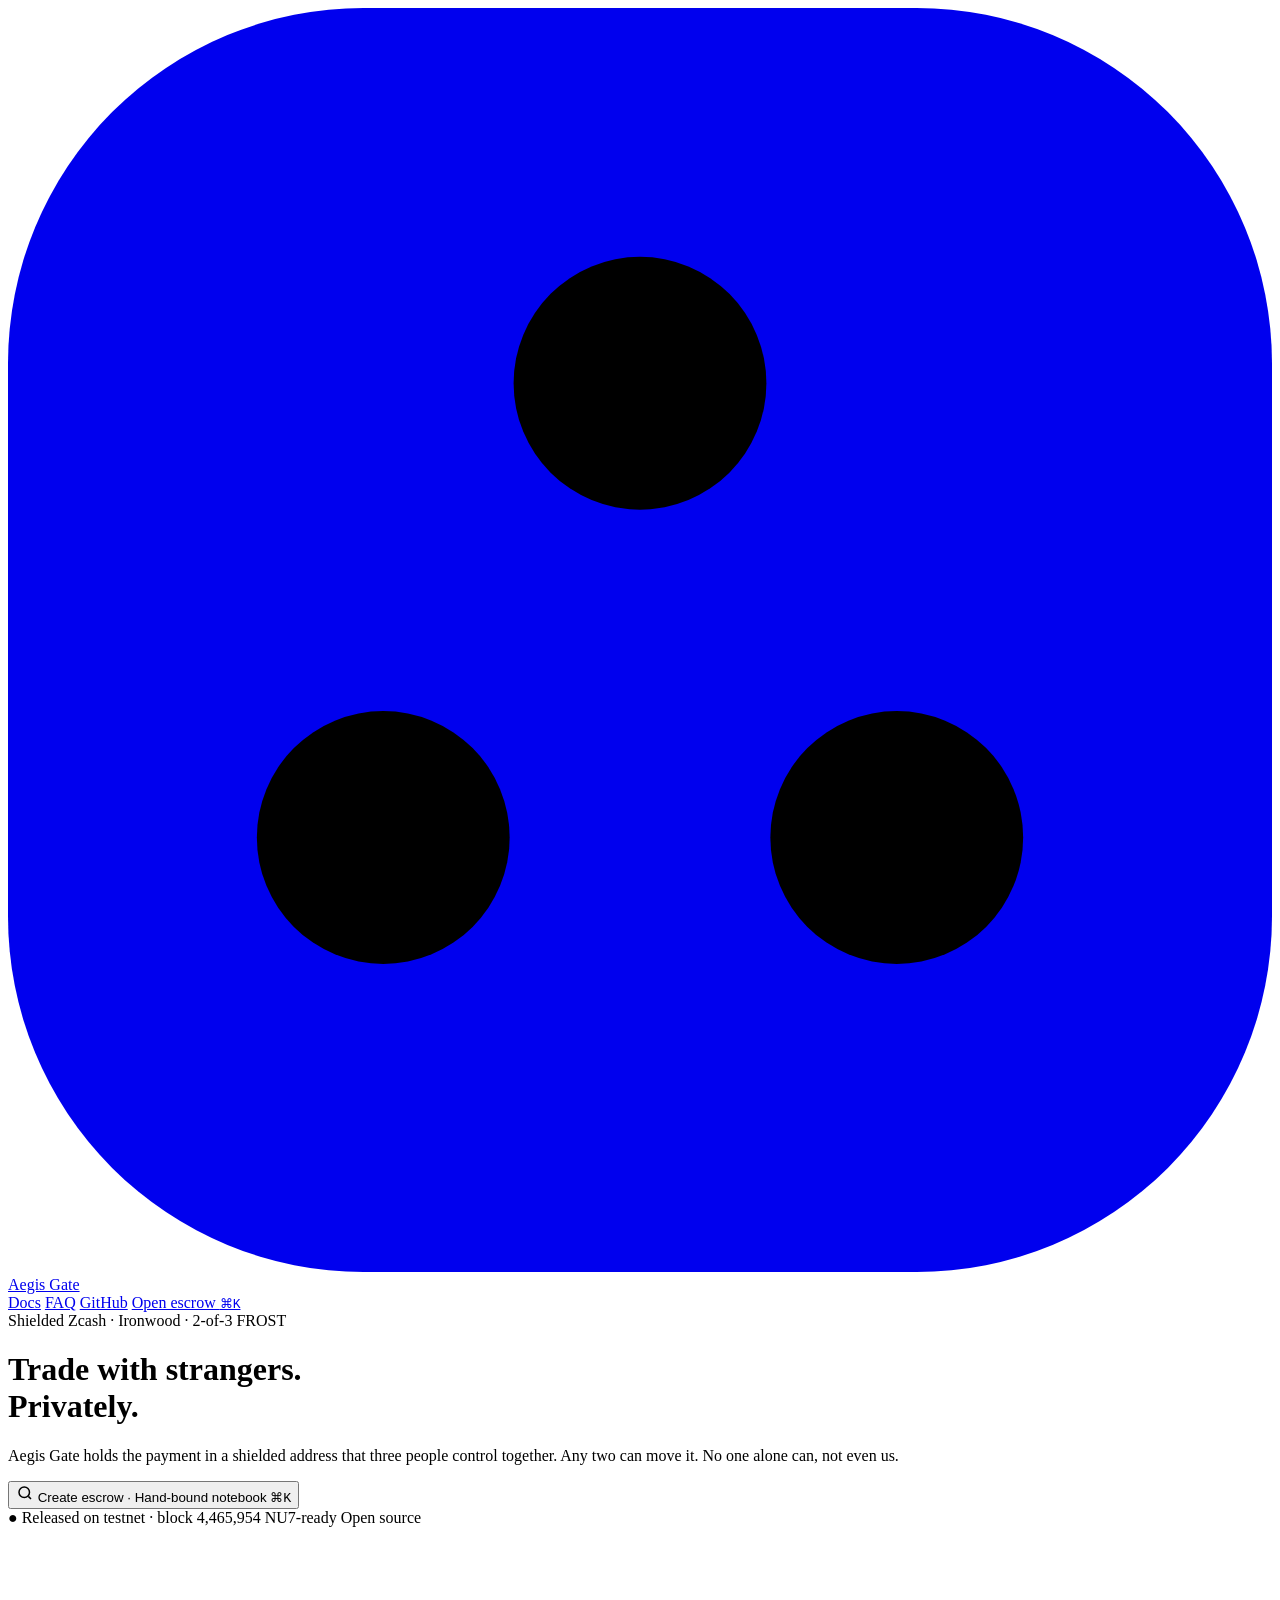
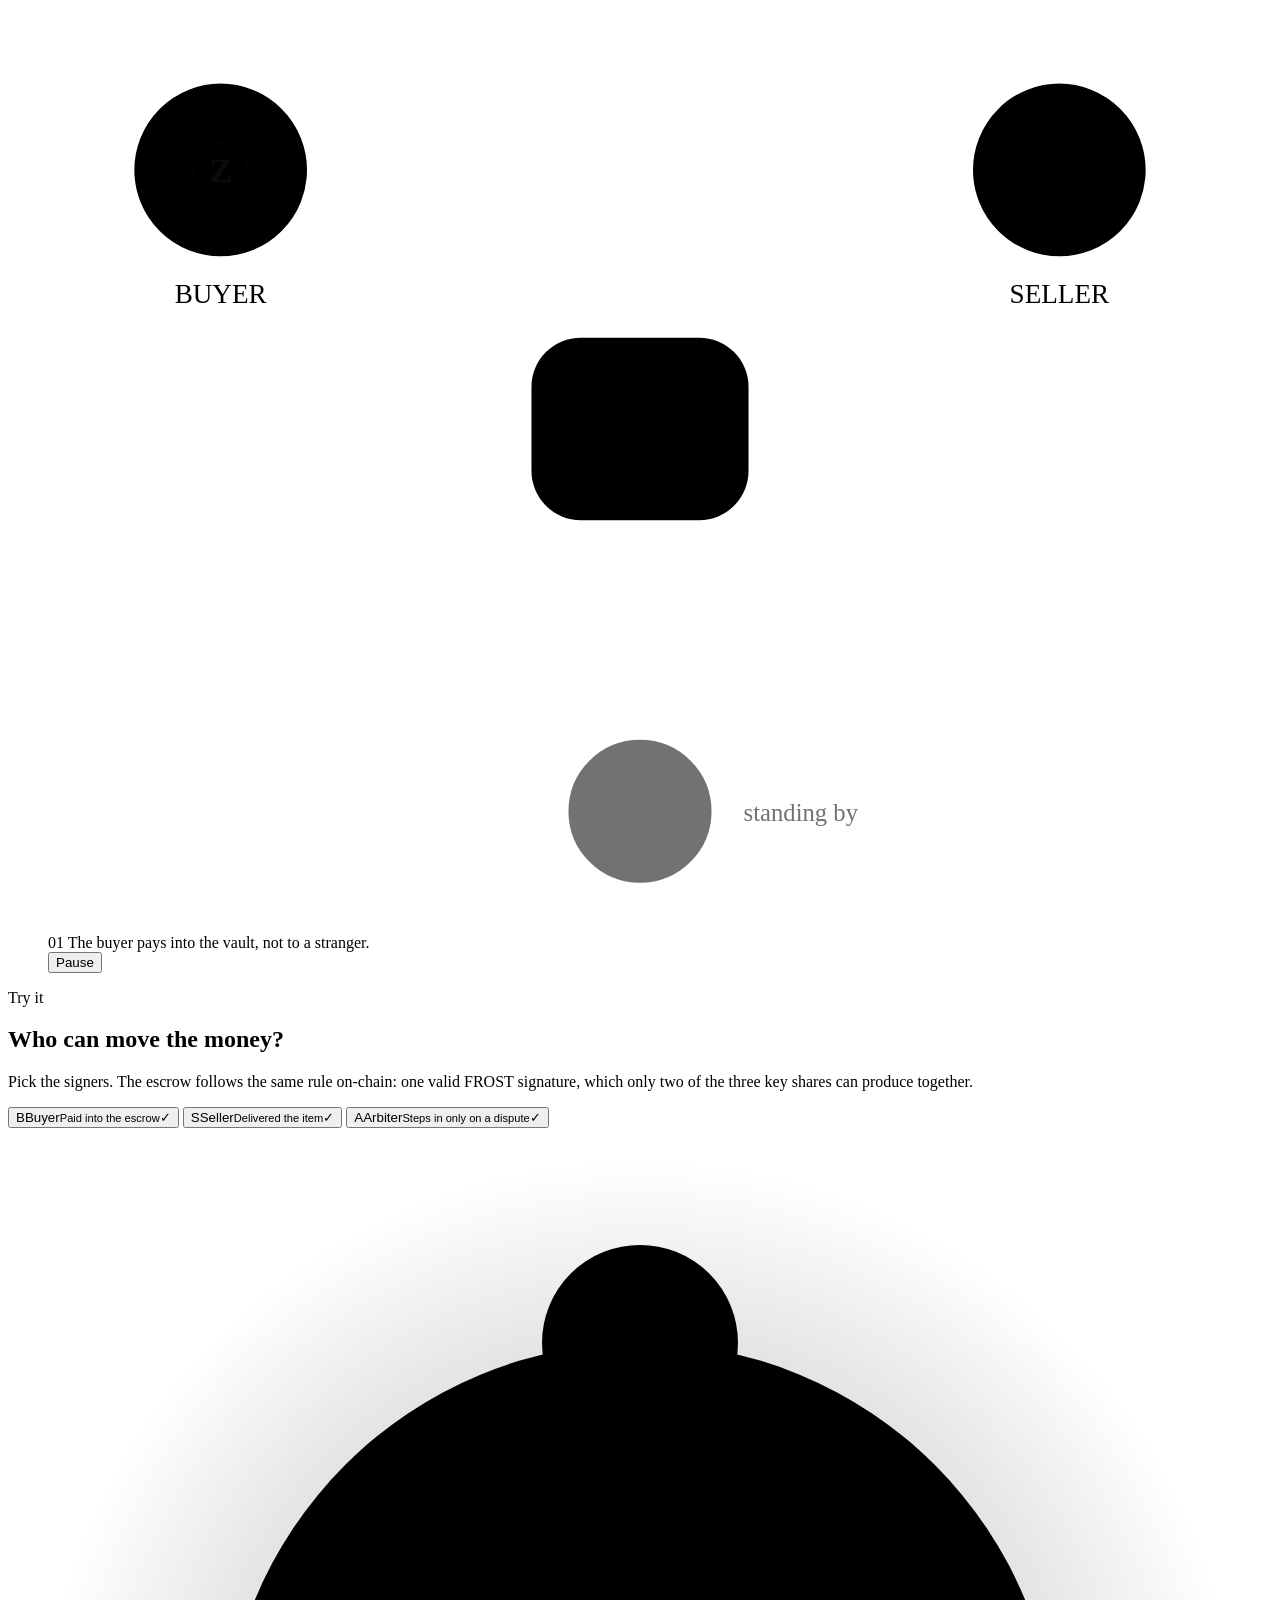
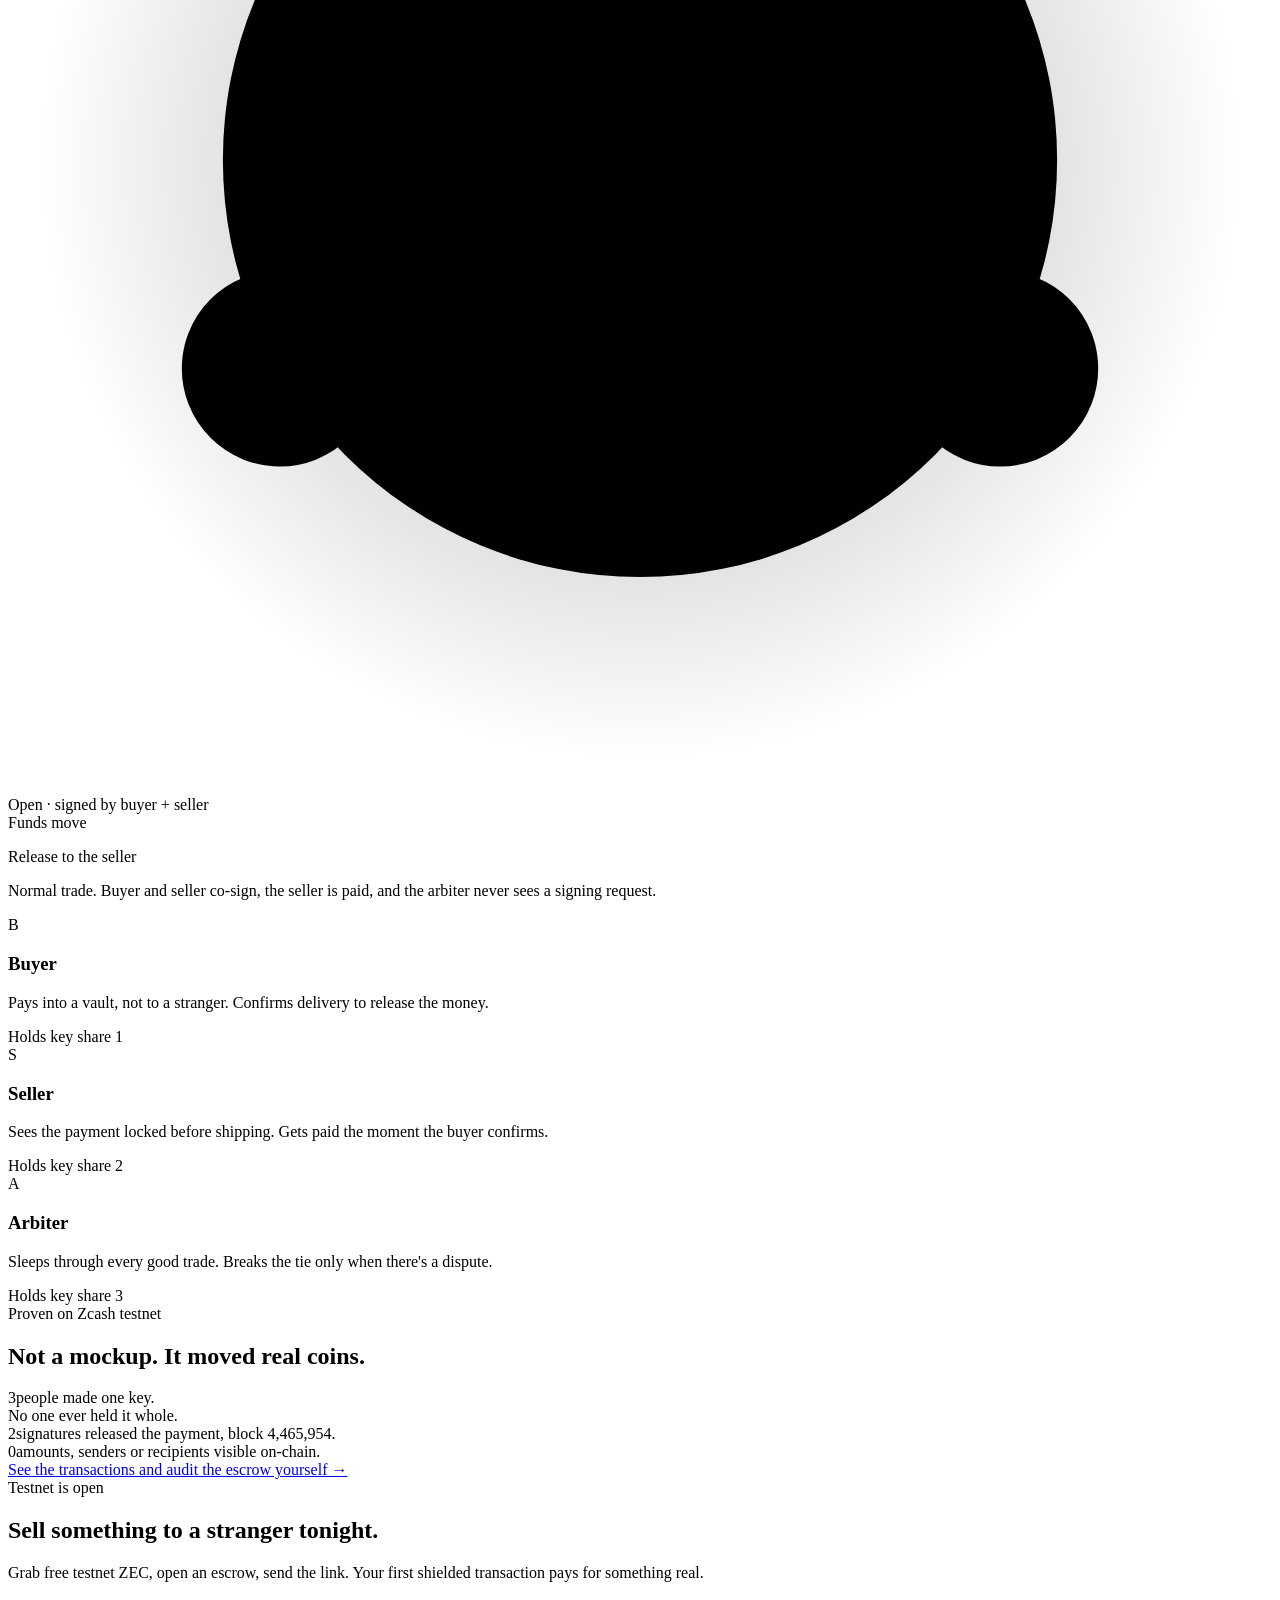
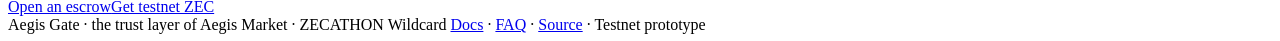
==== apps/web/index.html @ 5db93a40 "Web app: deals, approvals, docs, FAQ, motion story; self-healing engine - apps/engine: deal engine o" ====
<!doctype html>
<html lang="en">
<head>
<meta charset="utf-8">
<meta name="viewport" content="width=device-width, initial-scale=1, viewport-fit=cover">
<title>Aegis Gate</title>
<meta name="description" content="Private 2-of-3 escrow for strangers on shielded Zcash. Proven on Ironwood testnet.">
<meta name="theme-color" content="#0a0b10">
<link rel="preconnect" href="https://fonts.googleapis.com">
<link rel="preconnect" href="https://fonts.gstatic.com" crossorigin>
<link rel="stylesheet" href="https://fonts.googleapis.com/css2?family=Bricolage+Grotesque:opsz,wght@12..96,500;12..96,650;12..96,700&family=Geist:wght@400;500;600&family=Geist+Mono:wght@400;500&display=swap">
<link rel="stylesheet" href="/styles.css">
<link rel="icon" href="data:image/svg+xml,%3Csvg xmlns='http://www.w3.org/2000/svg' viewBox='0 0 32 32'%3E%3Crect width='32' height='32' rx='9' fill='%2315131f'/%3E%3Ccircle cx='16' cy='9.5' r='3.2' fill='%238e9aff'/%3E%3Ccircle cx='9.5' cy='21' r='3.2' fill='%233fe0b0'/%3E%3Ccircle cx='22.5' cy='21' r='3.2' fill='%23ffb547'/%3E%3C/svg%3E">
</head>
<body data-space="buyer">

<nav class="nav" aria-label="Main">
  <a class="brand" href="/">
    <svg class="brand-mark" viewBox="0 0 32 32" aria-hidden="true"><rect width="32" height="32" rx="9" fill="currentColor"/><circle cx="16" cy="9.5" r="3.2" fill="var(--buyer)"/><circle cx="9.5" cy="21" r="3.2" fill="var(--seller)"/><circle cx="22.5" cy="21" r="3.2" fill="var(--arbiter)"/></svg>
    Aegis Gate
  </a>
  <div class="nav-links">
    <a href="/docs.html">Docs</a>
    <a href="/faq.html">FAQ</a>
    <a href="https://github.com/angelraph/aegis-gate">GitHub</a>
    <a class="btn primary sm" href="/app.html">Open escrow <kbd>⌘K</kbd></a>
  </div>
</nav>

<main class="wrap landing">
  <header class="hero">
    <div class="hero-copy">
      <span class="eyebrow space">Shielded Zcash · Ironwood · 2-of-3 FROST</span>
      <h1 class="h-xl">Trade with strangers.<br><span class="grad">Privately.</span></h1>
      <p class="lede">Aegis Gate holds the payment in a shielded address that three people control together. Any two can move it. No one alone can, not even us.</p>
      <button class="cmdbar glass" id="cmdbar" type="button" aria-label="Open a new escrow">
        <svg width="18" height="18" viewBox="0 0 24 24" fill="none" stroke="currentColor" stroke-width="2" aria-hidden="true"><circle cx="11" cy="11" r="7"/><path d="m20 20-3.5-3.5"/></svg>
        <span class="typed" id="typed">Create escrow</span>
        <kbd>⌘K</kbd>
      </button>
      <div class="proofline">
        <span><b>●</b> Released on testnet · block 4,465,954</span>
        <span>NU7-ready</span>
        <span>Open source</span>
      </div>
    </div>

    <figure class="story glass" id="story" aria-label="Animation: how an Aegis Gate escrow settles">
      <svg viewBox="0 0 480 400" class="story-svg" role="presentation">
        <defs>
          <radialGradient id="sg-glow"><stop offset="0" stop-color="var(--space)" stop-opacity=".45"/><stop offset="1" stop-color="var(--space)" stop-opacity="0"/></radialGradient>
          <linearGradient id="sg-beam-b" x1="0" x2="1"><stop offset="0" stop-color="var(--buyer)"/><stop offset="1" stop-color="var(--buyer)" stop-opacity=".1"/></linearGradient>
          <linearGradient id="sg-beam-s" x1="1" x2="0"><stop offset="0" stop-color="var(--seller)"/><stop offset="1" stop-color="var(--seller)" stop-opacity=".1"/></linearGradient>
        </defs>
        <g class="grid-lines" stroke="var(--line)" stroke-width="1">
          <path d="M0 80H480M0 160H480M0 240H480M0 320H480M80 0V400M160 0V400M240 0V400M320 0V400M400 0V400"/>
        </g>
        <circle id="sg-halo" cx="240" cy="190" r="120" fill="url(#sg-glow)" opacity="0"/>
        <circle id="sg-shield" cx="240" cy="190" r="70" fill="none" stroke="var(--space)" stroke-width="1.5" opacity="0"/>
        <path id="sg-beam-buyer" d="M100 110 L208 178" stroke="url(#sg-beam-b)" stroke-width="3" stroke-linecap="round" fill="none" pathLength="1" stroke-dasharray="1" stroke-dashoffset="1"/>
        <path id="sg-beam-seller" d="M380 110 L272 178" stroke="url(#sg-beam-s)" stroke-width="3" stroke-linecap="round" fill="none" pathLength="1" stroke-dasharray="1" stroke-dashoffset="1"/>
        <path d="M240 330 L240 236" stroke="var(--arbiter)" stroke-width="2" stroke-dasharray="3 6" opacity=".25" fill="none"/>
        <g id="sg-vault">
          <rect x="196" y="160" width="88" height="74" rx="20" fill="var(--glass-solid)" stroke="var(--line-strong)" stroke-width="1.5"/>
          <path id="sg-shackle" d="M218 160v-16a22 22 0 0 1 44 0v16" fill="none" stroke="var(--ink-2)" stroke-width="6" stroke-linecap="round" style="transform:translateY(-12px)"/>
          <circle cx="240" cy="192" r="7" fill="var(--ink)"/><rect x="236.5" y="194" width="7" height="20" rx="3.5" fill="var(--ink)"/>
          <text id="sg-sig" x="240" y="258" text-anchor="middle" font-family="var(--mono)" font-size="11" fill="var(--space)" opacity="0">1 FROST signature</text>
        </g>
        <g class="sg-node" id="sg-buyer" style="color:var(--buyer)">
          <circle cx="70" cy="92" r="34" fill="var(--glass-solid)" stroke="currentColor" stroke-width="2"/>
          <text x="70" y="99" text-anchor="middle" font-family="var(--display)" font-weight="700" font-size="20" fill="currentColor">B</text>
          <text x="70" y="146" text-anchor="middle" font-family="var(--mono)" font-size="11" fill="var(--ink-3)">BUYER</text>
          <g id="sg-ok-buyer" opacity="0"><circle cx="96" cy="68" r="11" fill="var(--buyer)"/><path d="M91 68l3.5 3.5L101 65" stroke="#0b0b12" stroke-width="2.4" fill="none" stroke-linecap="round" stroke-linejoin="round"/></g>
        </g>
        <g class="sg-node" id="sg-seller" style="color:var(--seller)">
          <circle cx="410" cy="92" r="34" fill="var(--glass-solid)" stroke="currentColor" stroke-width="2"/>
          <text x="410" y="99" text-anchor="middle" font-family="var(--display)" font-weight="700" font-size="20" fill="currentColor">S</text>
          <text x="410" y="146" text-anchor="middle" font-family="var(--mono)" font-size="11" fill="var(--ink-3)">SELLER</text>
          <g id="sg-ok-seller" opacity="0"><circle cx="436" cy="68" r="11" fill="var(--seller)"/><path d="M431 68l3.5 3.5L441 65" stroke="#0b0b12" stroke-width="2.4" fill="none" stroke-linecap="round" stroke-linejoin="round"/></g>
        </g>
        <g class="sg-node" id="sg-arbiter" style="color:var(--arbiter)" opacity=".55">
          <circle cx="240" cy="352" r="28" fill="var(--glass-solid)" stroke="currentColor" stroke-width="2"/>
          <text x="240" y="358" text-anchor="middle" font-family="var(--display)" font-weight="700" font-size="17" fill="currentColor">A</text>
          <text x="282" y="356" font-family="var(--mono)" font-size="10" fill="var(--ink-3)">standing by</text>
        </g>
        <g id="sg-coin" style="transform:translate(70px,92px)">
          <circle r="15" fill="var(--arbiter)"/><circle r="11" fill="none" stroke="#0b0b12" stroke-opacity=".35"/>
          <text y="5" text-anchor="middle" font-family="var(--display)" font-weight="700" font-size="14" fill="#0b0b12">Z</text>
        </g>
        <g id="sg-chain" opacity="0" font-family="var(--mono)" font-size="10" fill="var(--ink-3)">
          <rect x="330" y="200" width="138" height="58" rx="10" fill="var(--glass-solid)" stroke="var(--line)"/>
          <text x="342" y="219">ON-CHAIN</text>
          <text x="342" y="236">amount  ▒▒▒▒▒▒</text>
          <text x="342" y="250">to      ▒▒▒▒▒▒▒▒</text>
        </g>
      </svg>
      <figcaption class="story-cap">
        <span class="story-step" id="sgStep">01</span>
        <span class="story-text" id="sgText">The buyer pays into the vault, not to a stranger.</span>
      </figcaption>
      <div class="story-dots" aria-hidden="true"><i></i><i></i><i></i><i></i><i></i></div>
      <button class="story-toggle btn sm ghost" id="sgToggle" type="button" aria-label="Pause animation">Pause</button>
    </figure>
    </div>
  </header>

  <section class="section" aria-labelledby="who-h">
    <div class="section-head">
      <span class="eyebrow">Try it</span>
      <h2 class="h-lg" id="who-h">Who can move the money?</h2>
      <p class="lede">Pick the signers. The escrow follows the same rule on-chain: one valid FROST signature, which only two of the three key shares can produce together.</p>
    </div>
    <div class="who glass">
      <div class="who-list" role="group" aria-label="Choose who signs">
        <button class="who-item" data-p="buyer" style="--c:var(--buyer)" aria-pressed="true"><span class="dot">B</span><span>Buyer<small>Paid into the escrow</small></span><span class="check">✓</span></button>
        <button class="who-item" data-p="seller" style="--c:var(--seller)" aria-pressed="true"><span class="dot">S</span><span>Seller<small>Delivered the item</small></span><span class="check">✓</span></button>
        <button class="who-item" data-p="arbiter" style="--c:var(--arbiter)" aria-pressed="false"><span class="dot">A</span><span>Arbiter<small>Steps in only on a dispute</small></span><span class="check">✓</span></button>
      </div>
      <div class="who-result" aria-live="polite">
    <div class="vault vault-sm" aria-hidden="true">
      <svg viewBox="0 0 400 400">
        <defs>
          <radialGradient id="coreGlow"><stop offset="0" stop-color="var(--space)" stop-opacity=".35"/><stop offset="1" stop-color="var(--space)" stop-opacity="0"/></radialGradient>
        </defs>
        <circle cx="200" cy="200" r="190" fill="url(#coreGlow)"/>
        <circle class="ring" cx="200" cy="200" r="132" stroke-dasharray="2 7"/>
        <circle class="ring" cx="200" cy="200" r="90"/>
        <path class="arc" id="arc-bs" d="M200 68 L86 266" stroke="var(--buyer)"/>
        <path class="arc" id="arc-sa" d="M86 266 L314 266" stroke="var(--seller)"/>
        <path class="arc" id="arc-ab" d="M314 266 L200 68" stroke="var(--arbiter)"/>
        <g class="core">
          <rect x="164" y="170" width="72" height="62" rx="16" fill="var(--glass-solid)" stroke="var(--line-strong)"/>
          <path d="M180 170v-12a20 20 0 0 1 40 0v12" fill="none" stroke="var(--ink-2)" stroke-width="5" stroke-linecap="round" id="shackle"/>
          <circle cx="200" cy="198" r="6" fill="var(--ink)"/><rect x="197" y="200" width="6" height="16" rx="3" fill="var(--ink)"/>
        </g>
        <g class="node" id="n-buyer" style="color:var(--buyer)"><circle cx="200" cy="68" r="30" fill="var(--glass-solid)" stroke="currentColor" stroke-width="2"/><text x="200" y="74" text-anchor="middle" font-family="var(--display)" font-weight="700" font-size="18" fill="currentColor">B</text></g>
        <g class="node" id="n-seller" style="color:var(--seller)"><circle cx="86" cy="266" r="30" fill="var(--glass-solid)" stroke="currentColor" stroke-width="2"/><text x="86" y="272" text-anchor="middle" font-family="var(--display)" font-weight="700" font-size="18" fill="currentColor">S</text></g>
        <g class="node" id="n-arbiter" style="color:var(--arbiter)"><circle cx="314" cy="266" r="30" fill="var(--glass-solid)" stroke="currentColor" stroke-width="2"/><text x="314" y="272" text-anchor="middle" font-family="var(--display)" font-weight="700" font-size="18" fill="currentColor">A</text></g>
      </svg>
      <span class="vault-label" id="vaultLabel">Locked · 2 of 3 to open</span>
    </div>

        <span class="verdict-tag" id="vTag" data-state="ok">Funds move</span>
        <p class="verdict-title" id="vTitle">Release to the seller</p>
        <p class="muted" id="vBody">Normal trade. Buyer and seller co-sign, the seller is paid, and the arbiter never sees a signing request.</p>
      </div>
    </div>
  </section>

  <section class="spaces" aria-label="The three people in every deal">
    <article class="space-card glass" data-space="buyer"><span class="space-chip">B</span><h3 class="h-md">Buyer</h3><p>Pays into a vault, not to a stranger. Confirms delivery to release the money.</p><span class="space-foot">Holds key share 1</span></article>
    <article class="space-card glass" data-space="seller"><span class="space-chip">S</span><h3 class="h-md">Seller</h3><p>Sees the payment locked before shipping. Gets paid the moment the buyer confirms.</p><span class="space-foot">Holds key share 2</span></article>
    <article class="space-card glass" data-space="arbiter"><span class="space-chip">A</span><h3 class="h-md">Arbiter</h3><p>Sleeps through every good trade. Breaks the tie only when there's a dispute.</p><span class="space-foot">Holds key share 3</span></article>
  </section>

  <section class="section" id="proof" aria-labelledby="proof-h">
    <div class="section-head">
      <span class="eyebrow">Proven on Zcash testnet</span>
      <h2 class="h-lg" id="proof-h">Not a mockup. It moved real coins.</h2>
    </div>
    <div class="stats">
      <div class="stat glass"><span class="stat-n">3</span><span class="stat-l">people made one key.<br>No one ever held it whole.</span></div>
      <div class="stat glass"><span class="stat-n">2</span><span class="stat-l">signatures released the payment, block 4,465,954.</span></div>
      <div class="stat glass"><span class="stat-n">0</span><span class="stat-l">amounts, senders or recipients visible on-chain.</span></div>
    </div>
    <a class="link-arrow" href="/docs.html#proof">See the transactions and audit the escrow yourself →</a>
  </section>

  <section class="cta glass" aria-labelledby="cta-h">
    <span class="eyebrow space">Testnet is open</span>
    <h2 class="h-lg" id="cta-h">Sell something to a stranger tonight.</h2>
    <p class="lede">Grab free testnet ZEC, open an escrow, send the link. Your first shielded transaction pays for something real.</p>
    <div class="row-actions"><a class="btn primary" href="/app.html">Open an escrow</a><a class="btn" href="https://faucet.testnet.valargroup.dev" target="_blank" rel="noopener">Get testnet ZEC</a></div>
  </section>

  <footer class="foot">
    <span>Aegis Gate · the trust layer of Aegis Market · ZECATHON Wildcard</span>
    <span><a href="/docs.html">Docs</a> · <a href="/faq.html">FAQ</a> · <a href="https://github.com/angelraph/aegis-gate">Source</a> · Testnet prototype</span>
  </footer>
</main>

<script>
(() => {
  // ⌘K / Ctrl+K opens the composer.
  const go = () => (location.href = "/app.html");
  document.getElementById("cmdbar").addEventListener("click", go);
  addEventListener("keydown", (e) => { if ((e.metaKey || e.ctrlKey) && e.key.toLowerCase() === "k") { e.preventDefault(); go(); } });

  // Typed command-bar examples.
  const examples = ["Create escrow · Hand-bound notebook · 0.02 ZEC", "Create escrow · Logo design, 3 concepts · 0.15 ZEC", "Create escrow · Vintage film camera · 0.4 ZEC"];
  const typed = document.getElementById("typed");
  const reduce = matchMedia("(prefers-reduced-motion: reduce)").matches;
  if (reduce) typed.textContent = examples[0];
  else {
    let i = 0, j = 0, back = false;
    setInterval(() => {
      const s = examples[i];
      if (!back) { j++; if (j > s.length + 18) back = true; }
      else { j -= 2; if (j <= 0) { back = false; i = (i + 1) % examples.length; j = 0; } }
      typed.textContent = s.slice(0, Math.max(0, Math.min(j, s.length))) || "​";
    }, 55);
  }

  // Who can move the money.
  const sel = { buyer: true, seller: true, arbiter: false };
  const pairs = {
    "buyer,seller": ["Release to the seller", "Normal trade. Buyer and seller co-sign, the seller is paid, and the arbiter never sees a signing request."],
    "arbiter,seller": ["Dispute resolved for the seller", "The buyer won't confirm delivery. The arbiter reviews the evidence and co-signs with the seller."],
    "arbiter,buyer": ["Refund to the buyer", "The item never arrived. The arbiter co-signs a refund with the buyer."],
  };
  const arcs = { "buyer,seller": "arc-bs", "arbiter,seller": "arc-sa", "arbiter,buyer": "arc-ab" };
  function render() {
    const on = Object.keys(sel).filter((k) => sel[k]).sort();
    let ok = on.length >= 2, title, body;
    if (on.length === 0) [title, body] = ["Nothing moves", "No one has signed. The funds stay locked in the escrow."];
    else if (on.length === 1) [title, body] = ["Nothing moves", `The ${on[0]} alone holds one share. One share can't produce a valid signature, so the funds stay locked.`];
    else if (on.length === 3) [title, body] = ["Any two are enough", "All three could sign, but two signatures are all it takes. The arbiter stays out unless there's a dispute."];
    else [title, body] = pairs[on.join(",")];
    document.getElementById("vTag").dataset.state = ok ? "ok" : "no";
    document.getElementById("vTag").textContent = ok ? "Funds move" : "Locked";
    document.getElementById("vTitle").textContent = title;
    document.getElementById("vBody").textContent = body;
    document.getElementById("vaultLabel").textContent = ok ? "Open · signed by " + on.join(" + ") : "Locked · 2 of 3 to open";
    document.getElementById("shackle").setAttribute("transform", ok ? "translate(0 -10)" : "");
    for (const p of Object.keys(sel)) {
      document.querySelector(`.who-item[data-p="${p}"]`).setAttribute("aria-pressed", String(sel[p]));
      document.getElementById("n-" + p).dataset.on = String(sel[p]);
    }
    for (const [k, id] of Object.entries(arcs)) {
      const live = k.split(",").every((p) => sel[p]);
      document.getElementById(id).style.strokeOpacity = live ? 1 : 0.12;
    }
  }
  document.querySelectorAll(".who-item").forEach((b) => b.addEventListener("click", () => { sel[b.dataset.p] = !sel[b.dataset.p]; render(); }));
  render();

  document.querySelectorAll("[data-copy]").forEach((btn) => btn.addEventListener("click", async () => {
    const el = document.getElementById(btn.dataset.copy);
    try { await navigator.clipboard.writeText(el.textContent); btn.textContent = "Copied"; }
    catch { const r = document.createRange(); r.selectNodeContents(el); const s = getSelection(); s.removeAllRanges(); s.addRange(r); btn.textContent = "Selected"; }
    setTimeout(() => (btn.textContent = "Copy"), 1600);
  }));
})();
</script>
<script src="/story.js" defer></script>
</body>
</html>
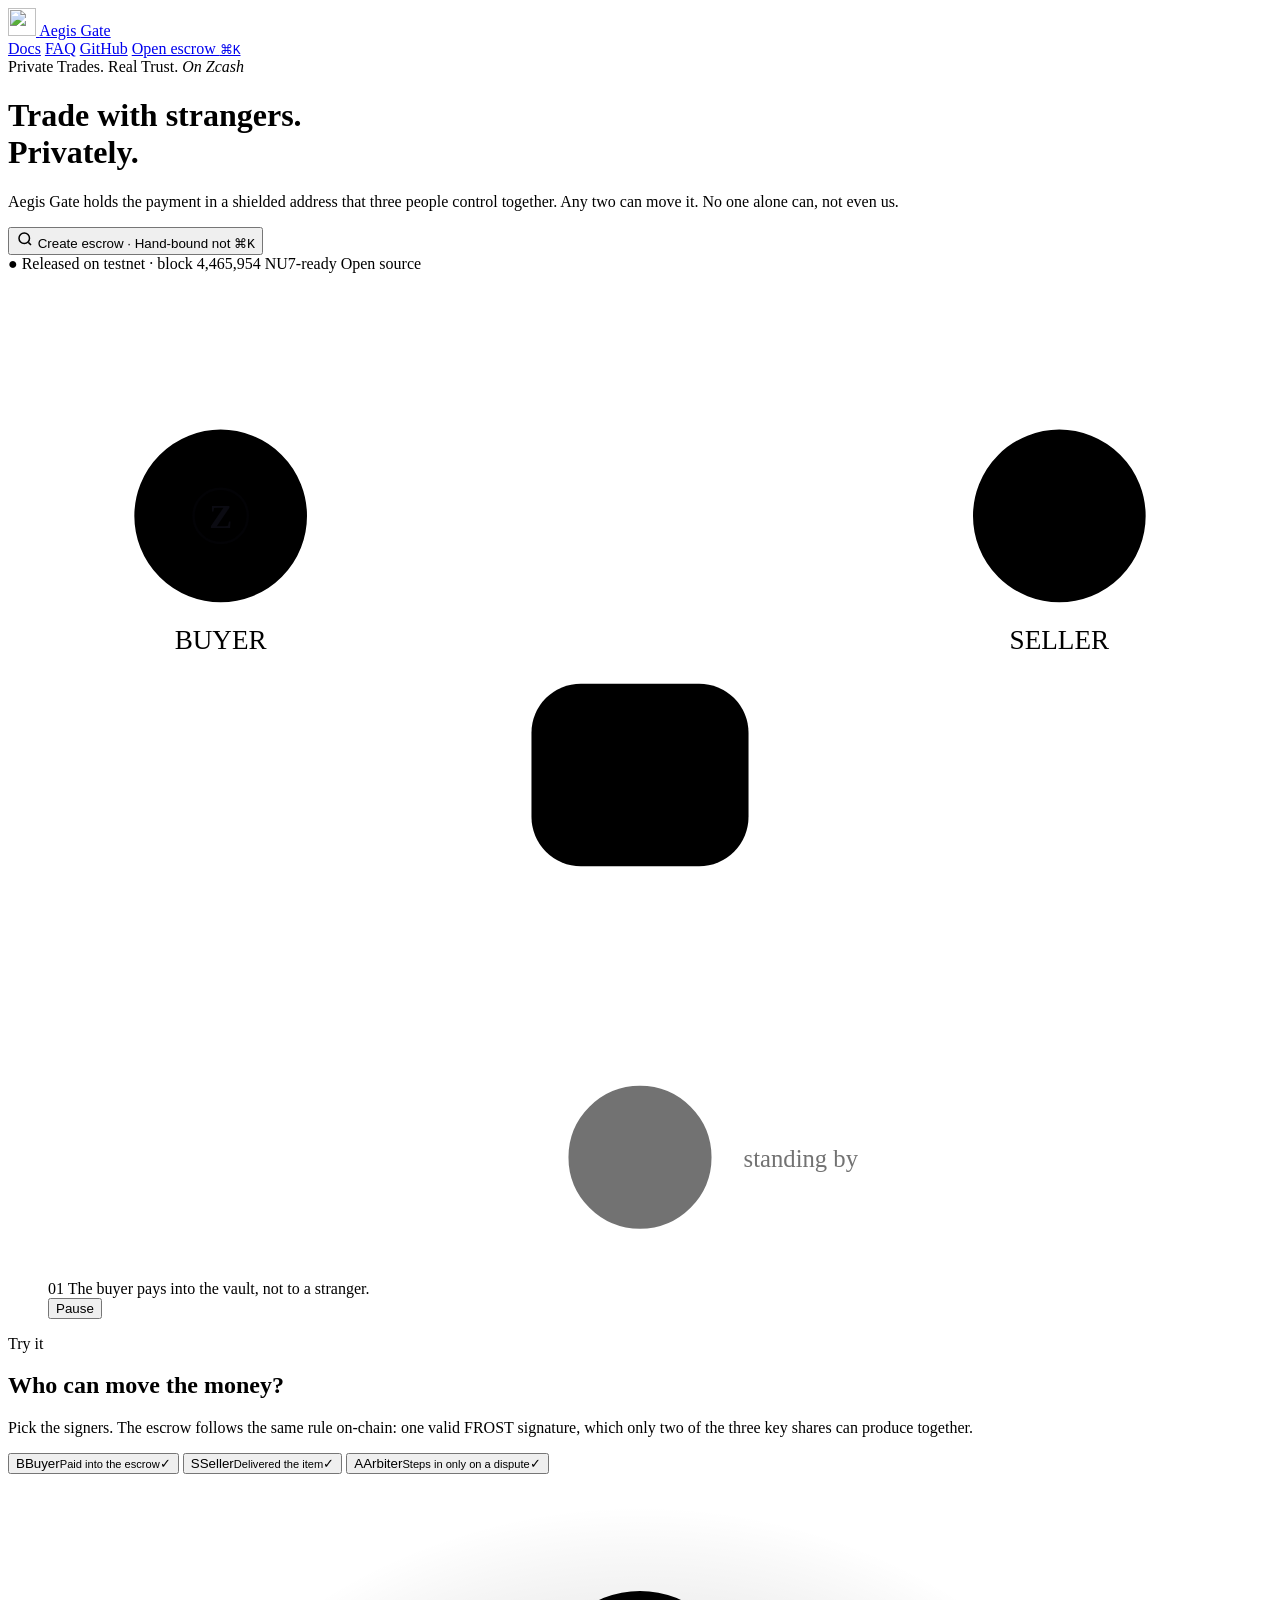
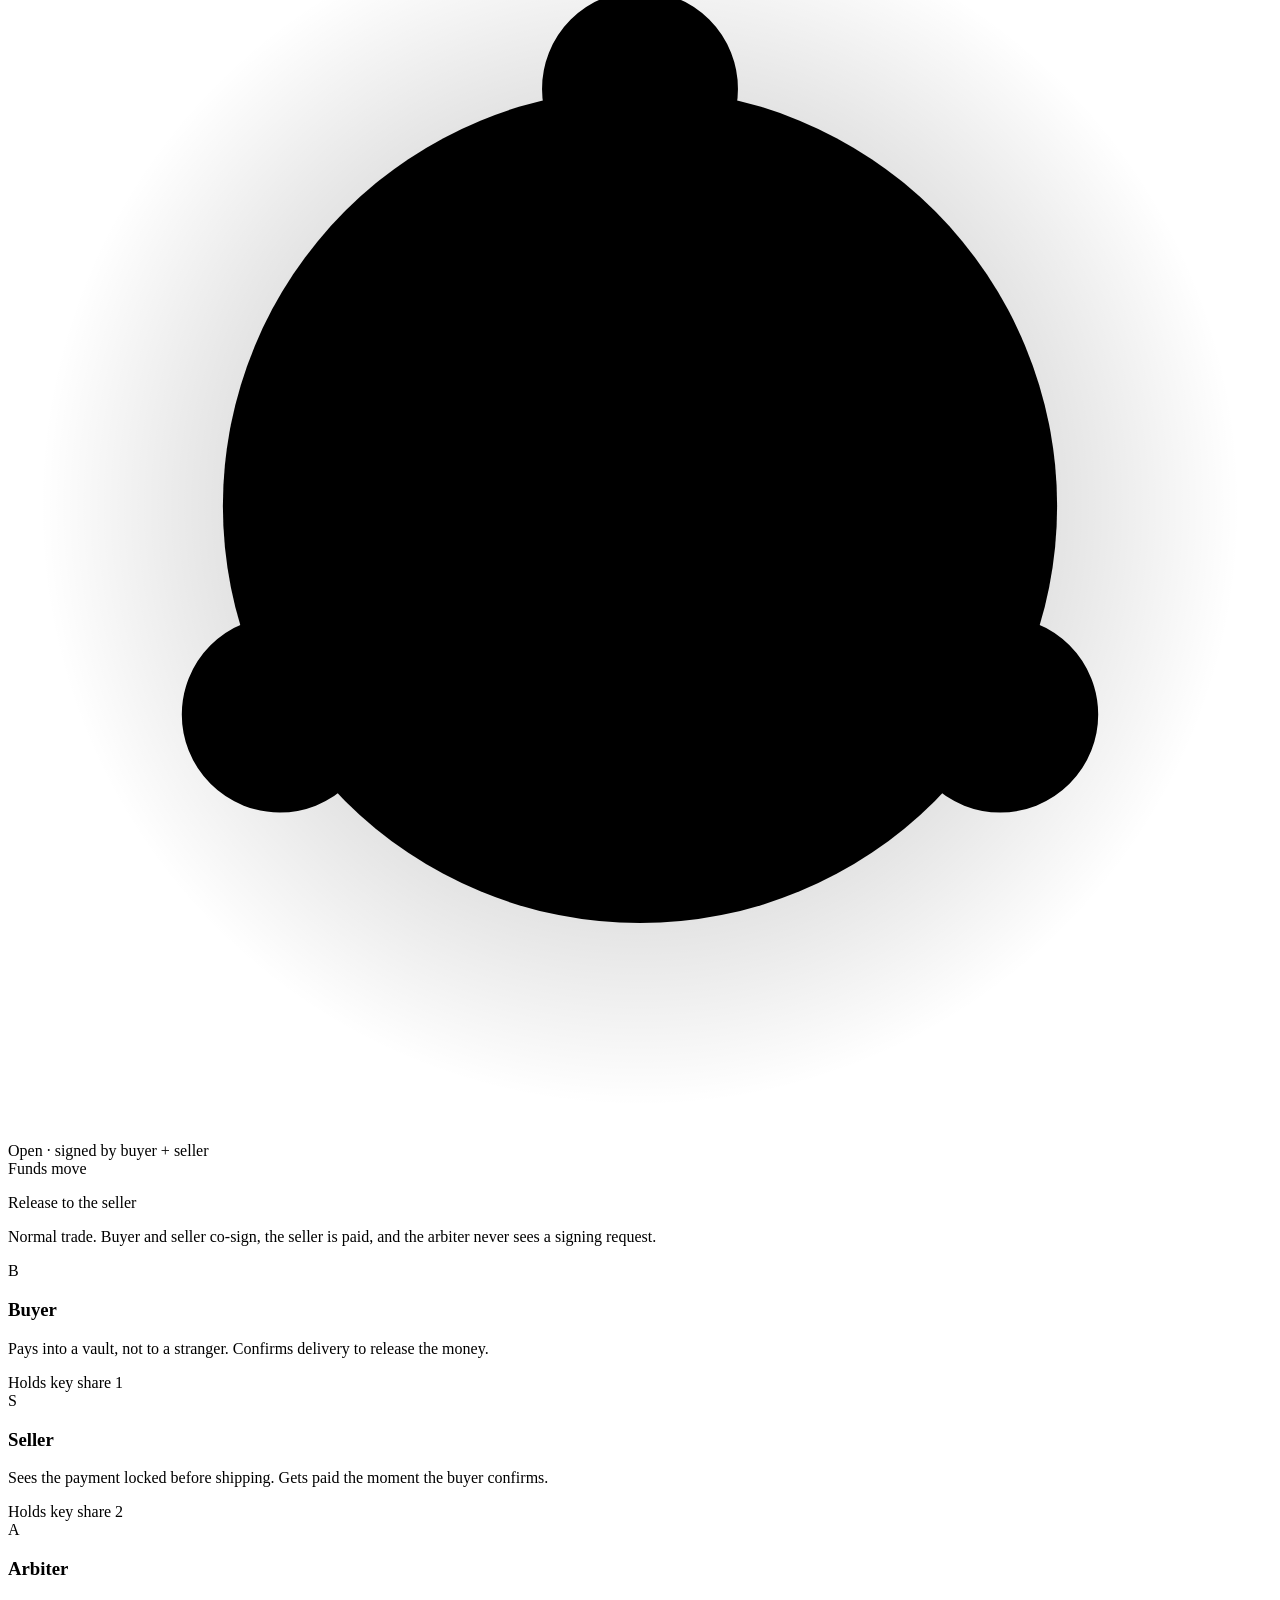
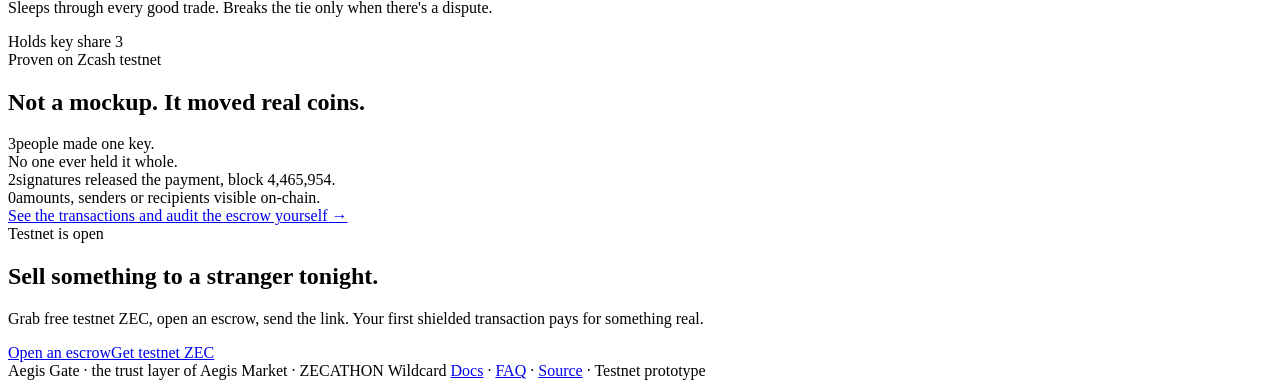
==== commit 72761ab2: "Brand identity: shield-and-gate mark, gold + silver theme, logo lockup Record the full web-app deal " ====
--- a/apps/web/index.html
+++ b/apps/web/index.html
@@ -10,14 +10,16 @@
 <link rel="preconnect" href="https://fonts.gstatic.com" crossorigin>
 <link rel="stylesheet" href="https://fonts.googleapis.com/css2?family=Bricolage+Grotesque:opsz,wght@12..96,500;12..96,650;12..96,700&family=Geist:wght@400;500;600&family=Geist+Mono:wght@400;500&display=swap">
 <link rel="stylesheet" href="/styles.css">
-<link rel="icon" href="data:image/svg+xml,%3Csvg xmlns='http://www.w3.org/2000/svg' viewBox='0 0 32 32'%3E%3Crect width='32' height='32' rx='9' fill='%2315131f'/%3E%3Ccircle cx='16' cy='9.5' r='3.2' fill='%238e9aff'/%3E%3Ccircle cx='9.5' cy='21' r='3.2' fill='%233fe0b0'/%3E%3Ccircle cx='22.5' cy='21' r='3.2' fill='%23ffb547'/%3E%3C/svg%3E">
+<link rel="icon" href="/brand/mark.svg" type="image/svg+xml">
+<link rel="apple-touch-icon" href="/brand/mark.svg">
+<meta property="og:image" content="/brand/logo.svg">
 </head>
-<body data-space="buyer">
+<body data-space="gold">
 
 <nav class="nav" aria-label="Main">
   <a class="brand" href="/">
-    <svg class="brand-mark" viewBox="0 0 32 32" aria-hidden="true"><rect width="32" height="32" rx="9" fill="currentColor"/><circle cx="16" cy="9.5" r="3.2" fill="var(--buyer)"/><circle cx="9.5" cy="21" r="3.2" fill="var(--seller)"/><circle cx="22.5" cy="21" r="3.2" fill="var(--arbiter)"/></svg>
-    Aegis Gate
+    <img class="brand-mark" src="/brand/mark.svg" alt="" width="28" height="28">
+    <span>Aegis <span class="gold">Gate</span></span>
   </a>
   <div class="nav-links">
     <a href="/docs.html">Docs</a>
@@ -30,7 +32,7 @@
 <main class="wrap landing">
   <header class="hero">
     <div class="hero-copy">
-      <span class="eyebrow space">Shielded Zcash · Ironwood · 2-of-3 FROST</span>
+      <span class="tagline">Private Trades. Real Trust. <i>On Zcash</i></span>
       <h1 class="h-xl">Trade with strangers.<br><span class="grad">Privately.</span></h1>
       <p class="lede">Aegis Gate holds the payment in a shielded address that three people control together. Any two can move it. No one alone can, not even us.</p>
       <button class="cmdbar glass" id="cmdbar" type="button" aria-label="Open a new escrow">
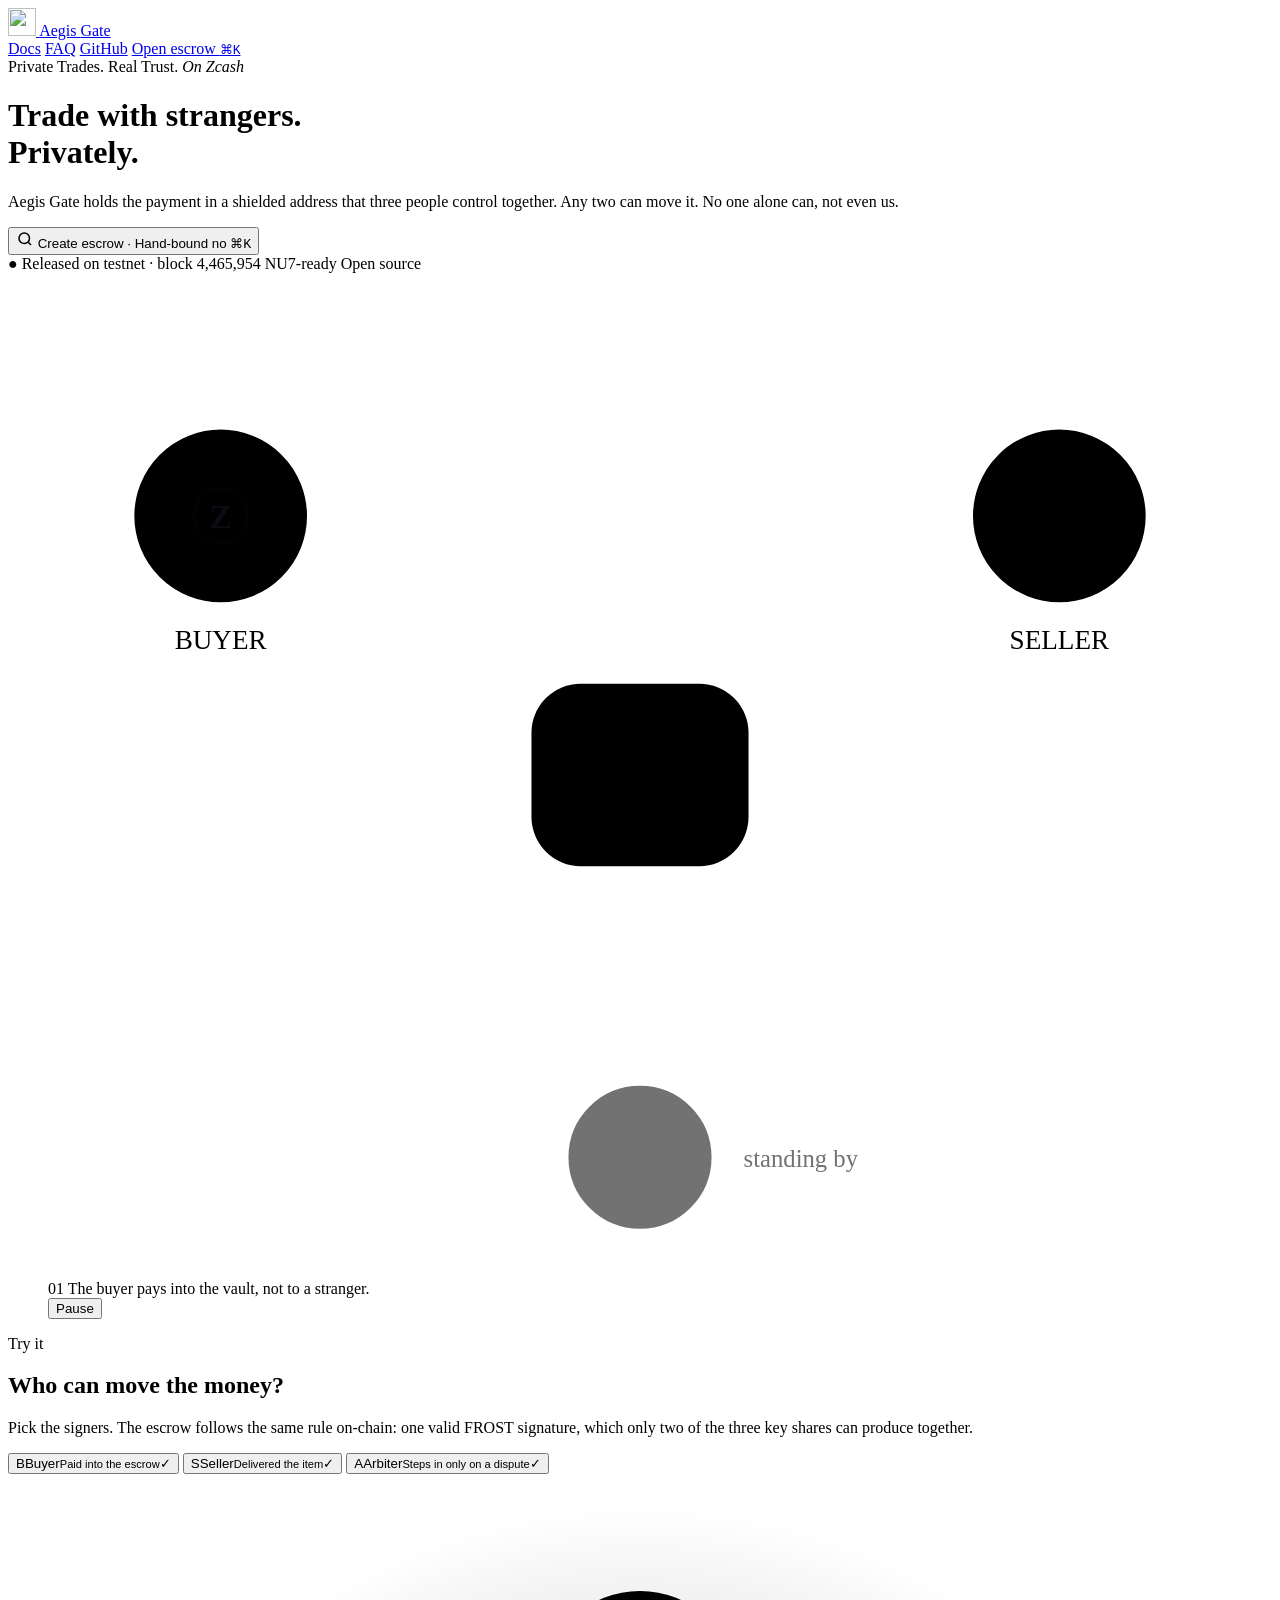
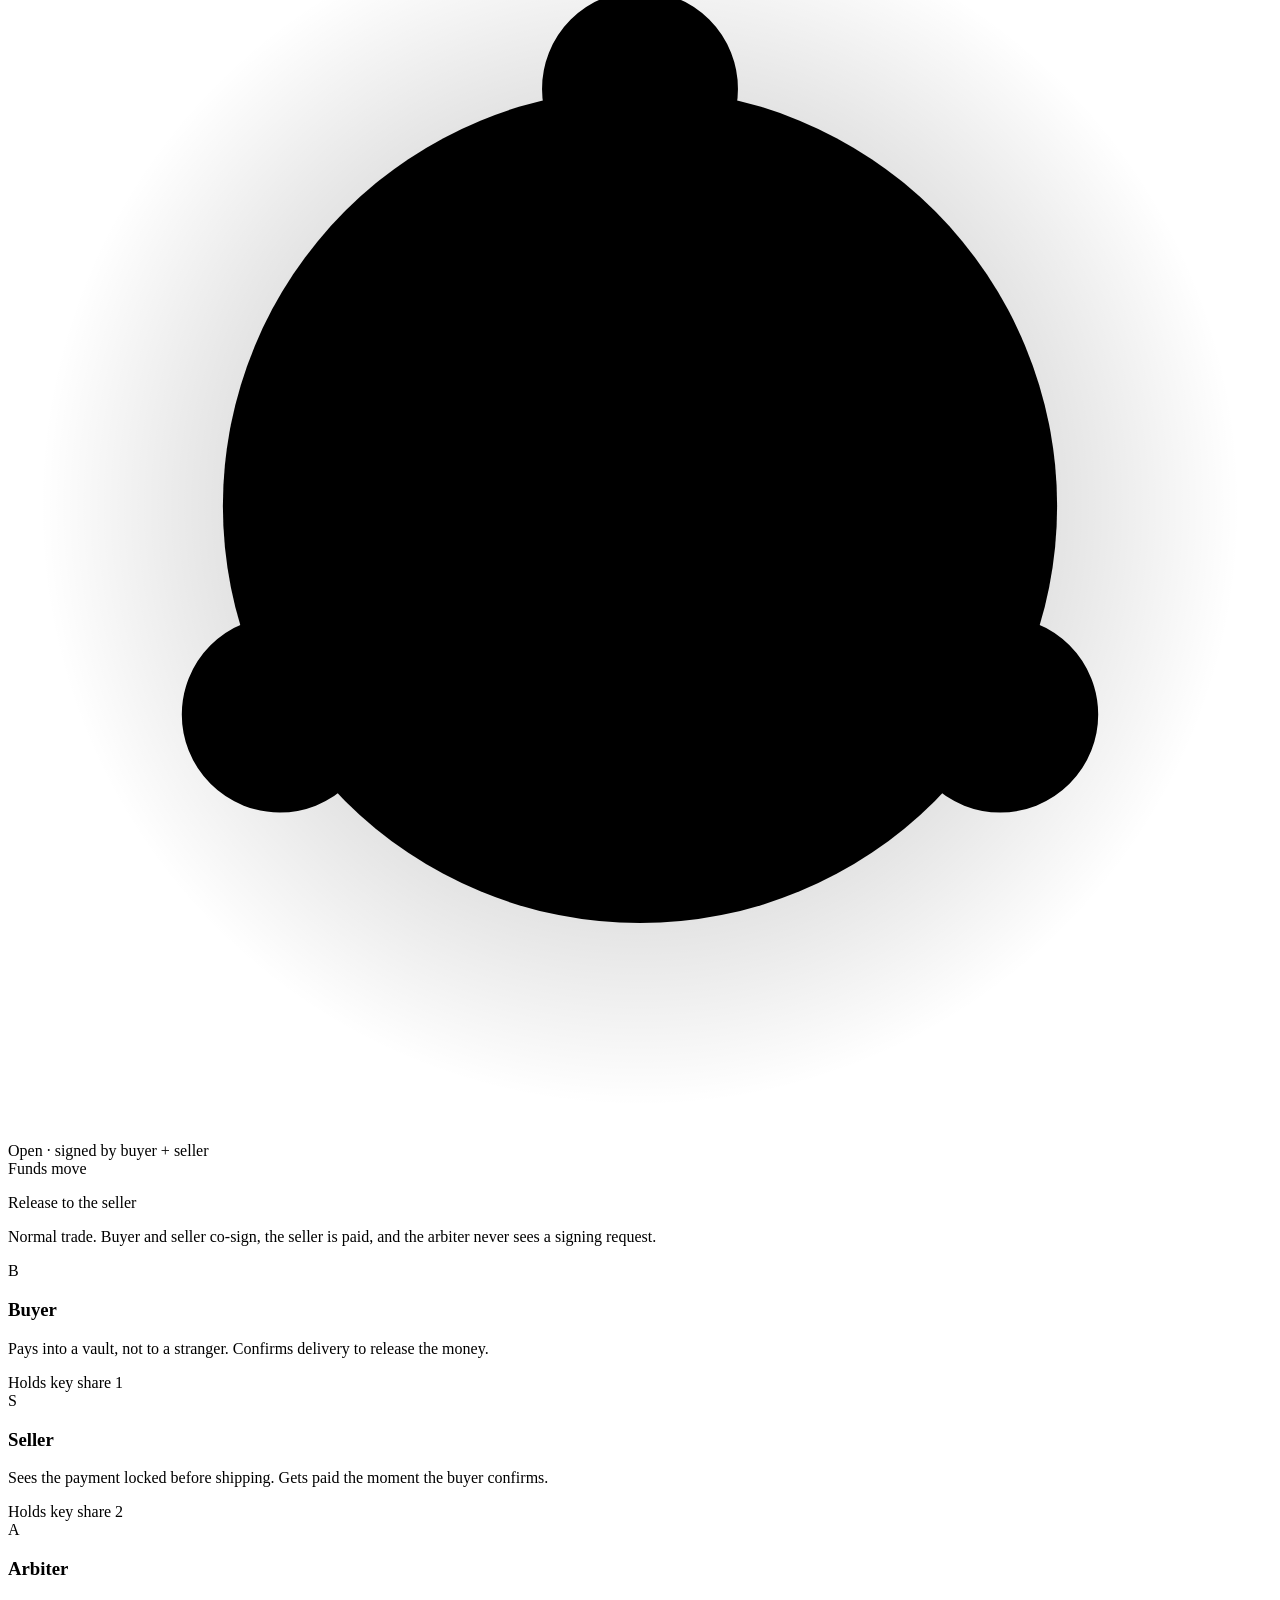
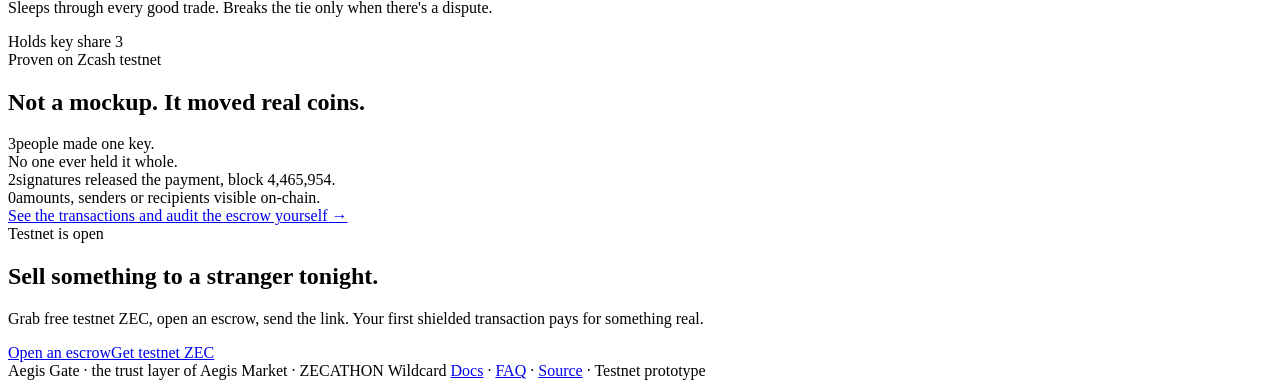
==== commit c0e62c68: "Keep the original palette; use the new logo, wordmark and tagline only Co-Authored-By: Claude Opus 5" ====
--- a/apps/web/index.html
+++ b/apps/web/index.html
@@ -14,7 +14,7 @@
 <link rel="apple-touch-icon" href="/brand/mark.svg">
 <meta property="og:image" content="/brand/logo.svg">
 </head>
-<body data-space="gold">
+<body data-space="buyer">
 
 <nav class="nav" aria-label="Main">
   <a class="brand" href="/">
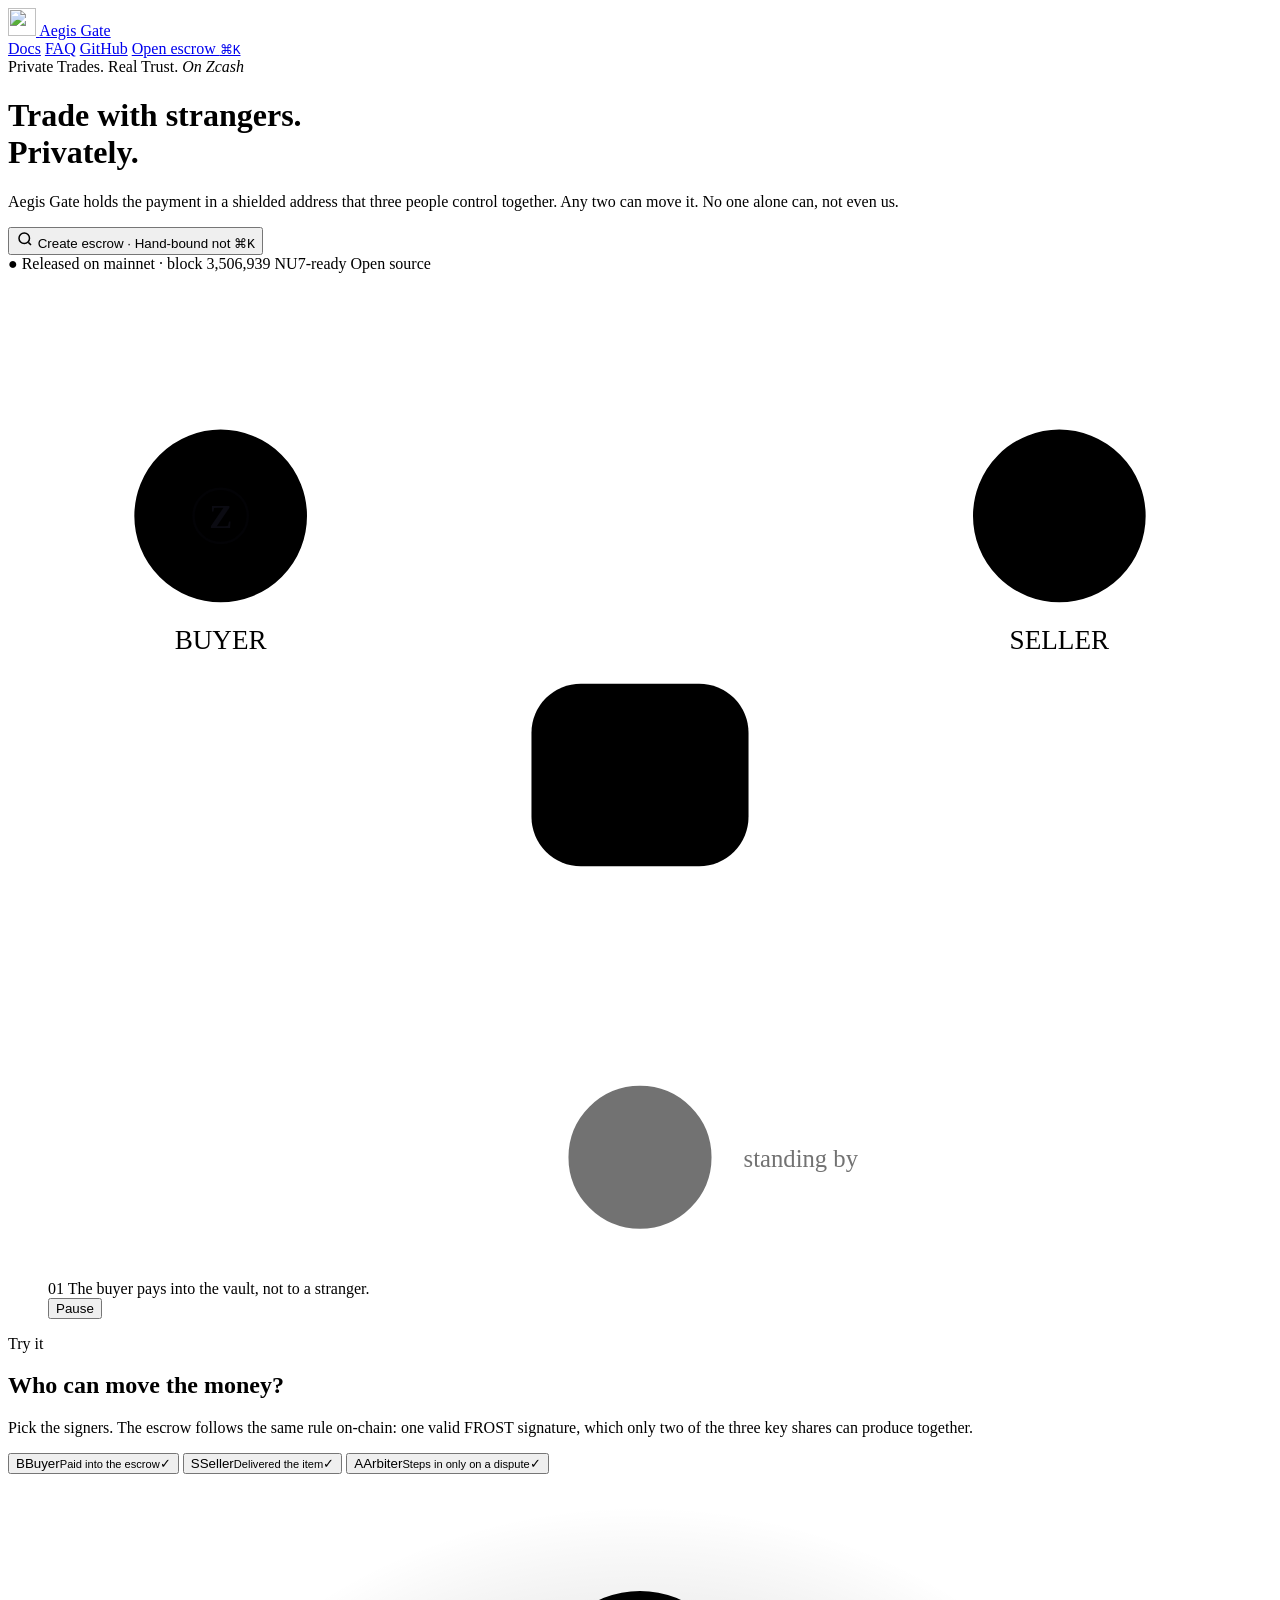
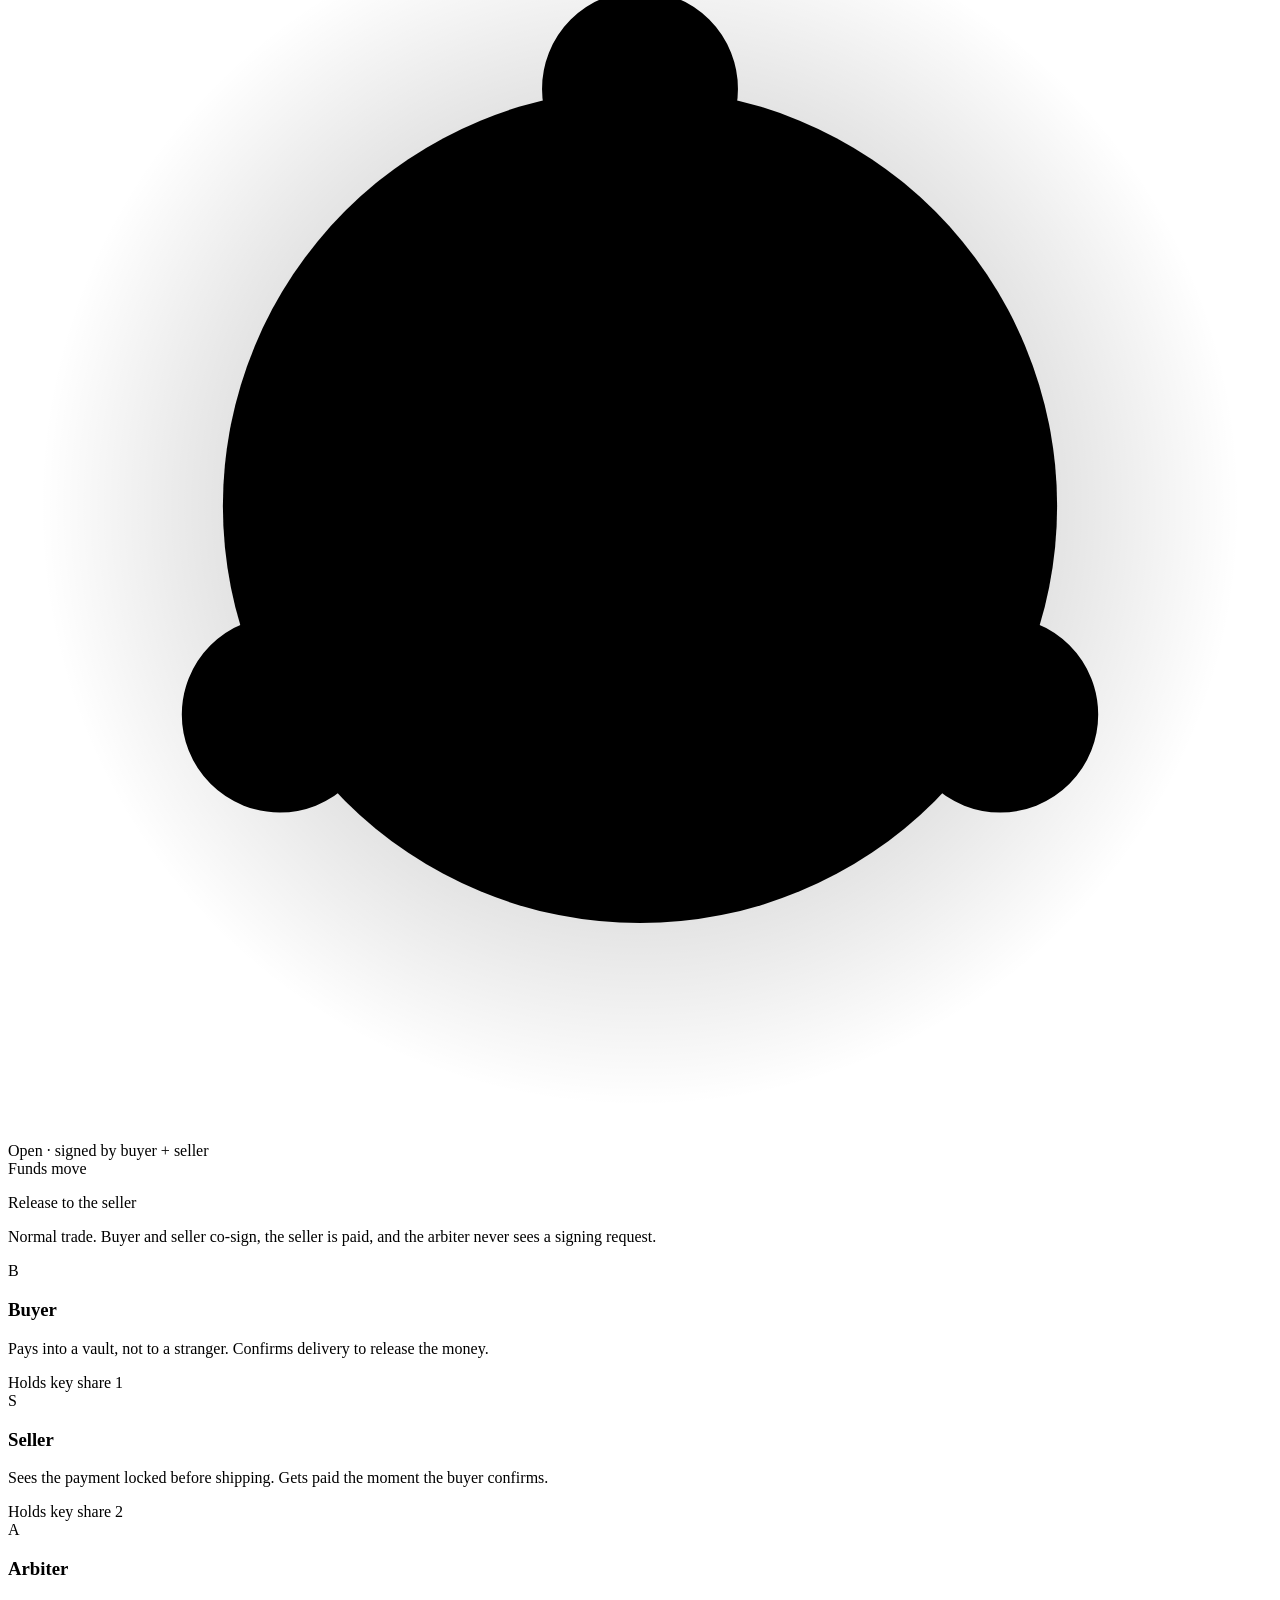
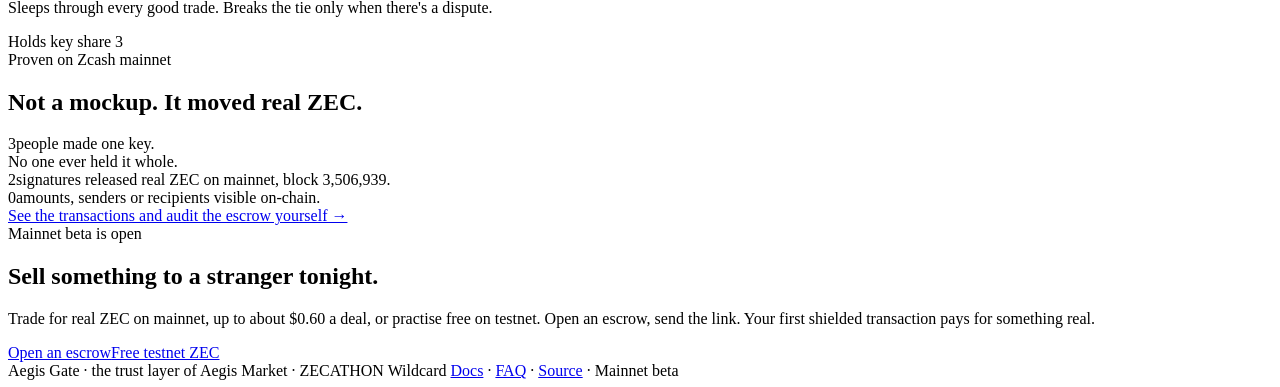
==== commit a06fd160: "Mainnet copy, settled deals, faster deal pages; drop submission doc - Landing, docs and FAQ lead wit" ====
--- a/apps/web/index.html
+++ b/apps/web/index.html
@@ -41,7 +41,7 @@
         <kbd>⌘K</kbd>
       </button>
       <div class="proofline">
-        <span><b>●</b> Released on testnet · block 4,465,954</span>
+        <span><b>●</b> Released on mainnet · block 3,506,939</span>
         <span>NU7-ready</span>
         <span>Open source</span>
       </div>
@@ -157,27 +157,27 @@
 
   <section class="section" id="proof" aria-labelledby="proof-h">
     <div class="section-head">
-      <span class="eyebrow">Proven on Zcash testnet</span>
-      <h2 class="h-lg" id="proof-h">Not a mockup. It moved real coins.</h2>
+      <span class="eyebrow">Proven on Zcash mainnet</span>
+      <h2 class="h-lg" id="proof-h">Not a mockup. It moved real ZEC.</h2>
     </div>
     <div class="stats">
       <div class="stat glass"><span class="stat-n">3</span><span class="stat-l">people made one key.<br>No one ever held it whole.</span></div>
-      <div class="stat glass"><span class="stat-n">2</span><span class="stat-l">signatures released the payment, block 4,465,954.</span></div>
+      <div class="stat glass"><span class="stat-n">2</span><span class="stat-l">signatures released real ZEC on mainnet, block 3,506,939.</span></div>
       <div class="stat glass"><span class="stat-n">0</span><span class="stat-l">amounts, senders or recipients visible on-chain.</span></div>
     </div>
     <a class="link-arrow" href="/docs.html#proof">See the transactions and audit the escrow yourself →</a>
   </section>
 
   <section class="cta glass" aria-labelledby="cta-h">
-    <span class="eyebrow space">Testnet is open</span>
+    <span class="eyebrow space">Mainnet beta is open</span>
     <h2 class="h-lg" id="cta-h">Sell something to a stranger tonight.</h2>
-    <p class="lede">Grab free testnet ZEC, open an escrow, send the link. Your first shielded transaction pays for something real.</p>
-    <div class="row-actions"><a class="btn primary" href="/app.html">Open an escrow</a><a class="btn" href="https://faucet.testnet.valargroup.dev" target="_blank" rel="noopener">Get testnet ZEC</a></div>
+    <p class="lede">Trade for real ZEC on mainnet, up to about $0.60 a deal, or practise free on testnet. Open an escrow, send the link. Your first shielded transaction pays for something real.</p>
+    <div class="row-actions"><a class="btn primary" href="/app.html">Open an escrow</a><a class="btn" href="https://faucet.testnet.valargroup.dev" target="_blank" rel="noopener">Free testnet ZEC</a></div>
   </section>
 
   <footer class="foot">
     <span>Aegis Gate · the trust layer of Aegis Market · ZECATHON Wildcard</span>
-    <span><a href="/docs.html">Docs</a> · <a href="/faq.html">FAQ</a> · <a href="https://github.com/angelraph/aegis-gate">Source</a> · Testnet prototype</span>
+    <span><a href="/docs.html">Docs</a> · <a href="/faq.html">FAQ</a> · <a href="https://github.com/angelraph/aegis-gate">Source</a> · Mainnet beta</span>
   </footer>
 </main>
 
